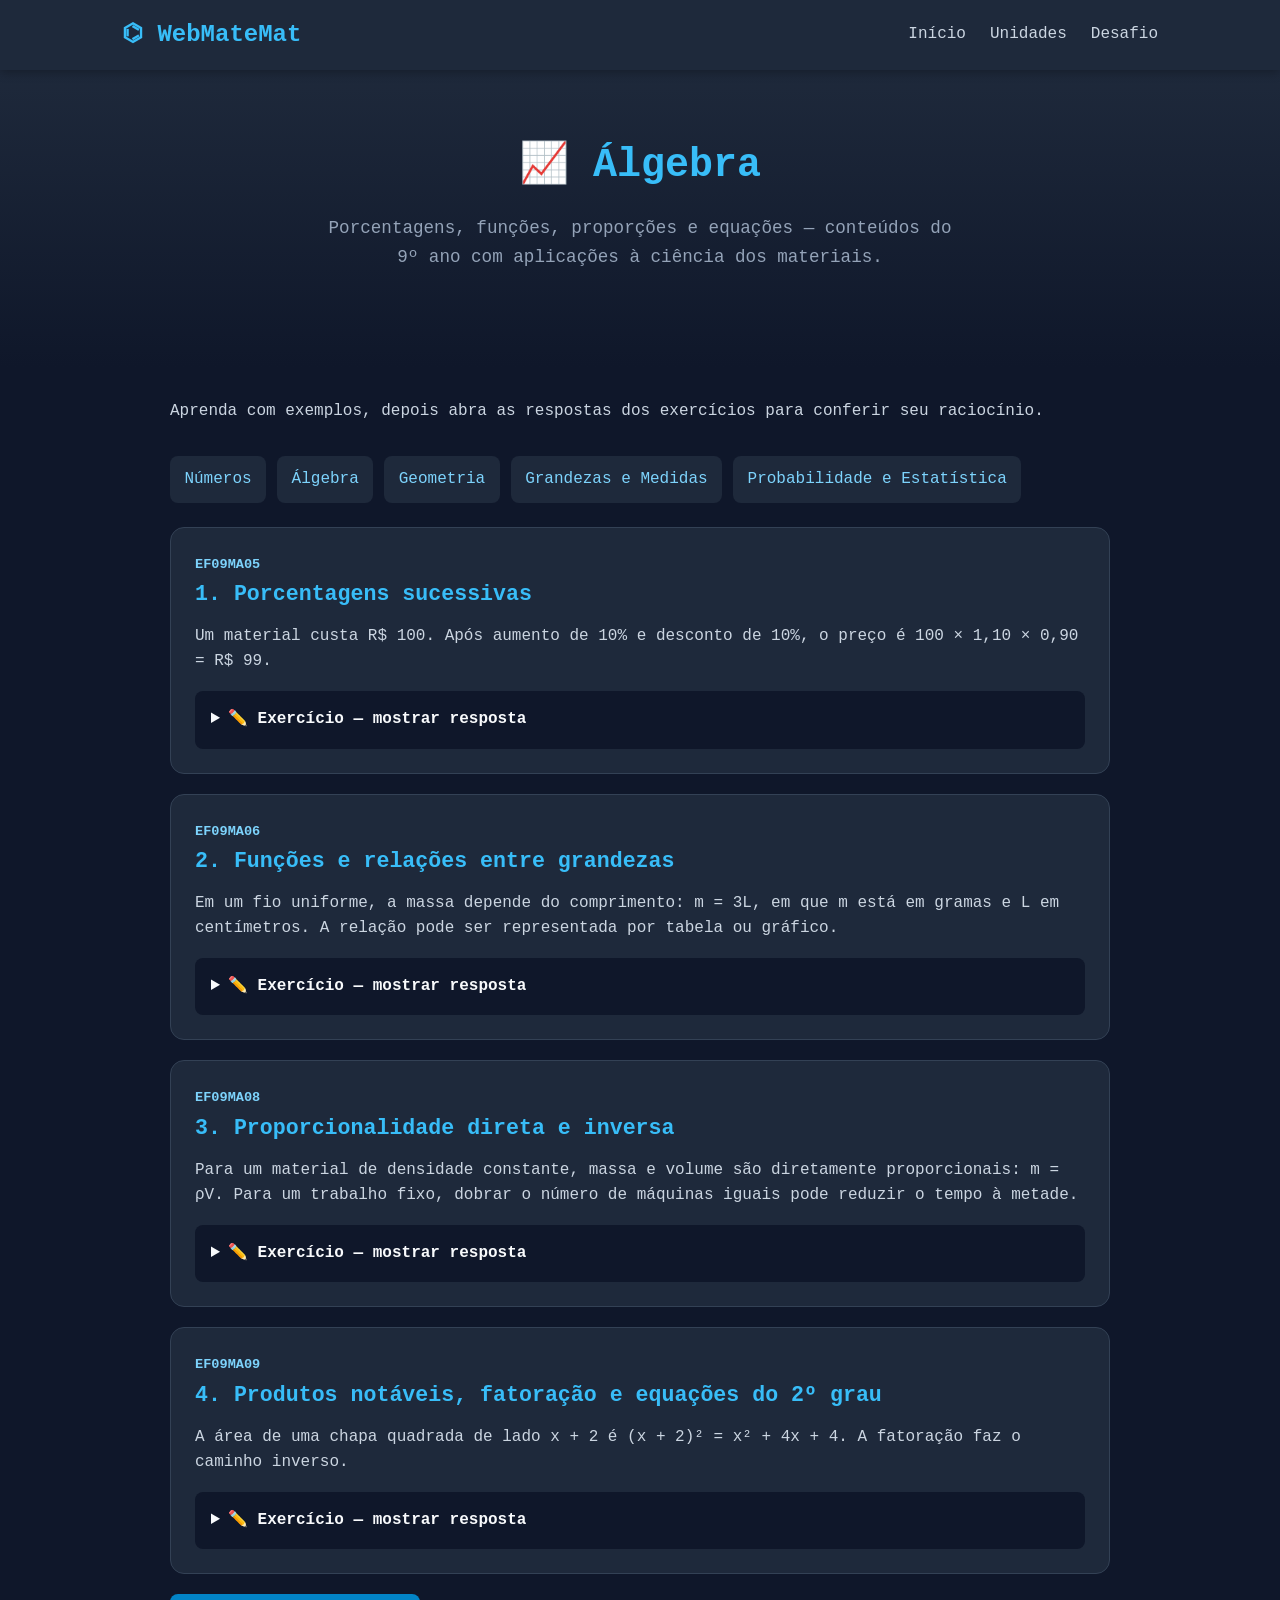
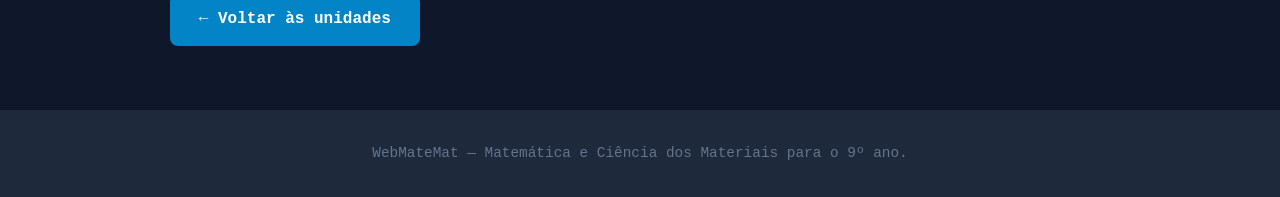
==== algebra.html @ 93ba0eac "Expandir WebMateMat 9º ano com unidades e layout responsivo" ====
<!doctype html><html lang="pt-BR"><head><meta charset="utf-8"><meta name="viewport" content="width=device-width,initial-scale=1"><meta name="description" content="Álgebra: matemática do 9º ano aplicada à ciência dos materiais."><title>Álgebra | WebMateMat</title><link rel="stylesheet" href="style.css"></head><body><header><nav class="navbar"><div class="logo">⌬ WebMateMat</div><ul class="nav-links"><li><a href="index.html">Início</a></li><li><a href="index.html#topicos">Unidades</a></li><li><a href="index.html#desafio">Desafio</a></li></ul></nav></header><section class="hero"><h1>📈 Álgebra</h1><p>Porcentagens, funções, proporções e equações — conteúdos do 9º ano com aplicações à ciência dos materiais.</p></section><main class="lesson-layout"><p class="intro-note">Aprenda com exemplos, depois abra as respostas dos exercícios para conferir seu raciocínio.</p><nav class="lesson-nav" aria-label="Unidades"><a href="numeros.html">Números</a><a href="algebra.html">Álgebra</a><a href="geometria.html">Geometria</a><a href="grandezas-medidas.html">Grandezas e Medidas</a><a href="probabilidade-estatistica.html">Probabilidade e Estatística</a></nav><article class="lesson"><span class="code">EF09MA05</span><h2>1. Porcentagens sucessivas</h2><p>Um material custa R$ 100. Após aumento de 10% e desconto de 10%, o preço é 100 × 1,10 × 0,90 = R$ 99.</p><details><summary>✏️ Exercício — mostrar resposta</summary><p>Um produto de R$ 200 recebe desconto de 20%. Qual é o novo preço?</p><p class="answer"><strong>Resposta:</strong> R$ 160.</p></details></article><article class="lesson"><span class="code">EF09MA06</span><h2>2. Funções e relações entre grandezas</h2><p>Em um fio uniforme, a massa depende do comprimento: m = 3L, em que m está em gramas e L em centímetros. A relação pode ser representada por tabela ou gráfico.</p><details><summary>✏️ Exercício — mostrar resposta</summary><p>Qual é a massa de 4 cm desse fio?</p><p class="answer"><strong>Resposta:</strong> 12 g.</p></details></article><article class="lesson"><span class="code">EF09MA08</span><h2>3. Proporcionalidade direta e inversa</h2><p>Para um material de densidade constante, massa e volume são diretamente proporcionais: m = ρV. Para um trabalho fixo, dobrar o número de máquinas iguais pode reduzir o tempo à metade.</p><details><summary>✏️ Exercício — mostrar resposta</summary><p>Se 2 cm³ de uma amostra têm massa de 6 g, qual é a massa de 5 cm³?</p><p class="answer"><strong>Resposta:</strong> 15 g.</p></details></article><article class="lesson"><span class="code">EF09MA09</span><h2>4. Produtos notáveis, fatoração e equações do 2º grau</h2><p>A área de uma chapa quadrada de lado x + 2 é (x + 2)² = x² + 4x + 4. A fatoração faz o caminho inverso.</p><details><summary>✏️ Exercício — mostrar resposta</summary><p>Resolva x² − 9 = 0.</p><p class="answer"><strong>Resposta:</strong> x = 3 ou x = −3; para uma medida de comprimento, apenas 3 faz sentido.</p></details></article><a class="btn" href="index.html#topicos">← Voltar às unidades</a></main><footer><p>WebMateMat — Matemática e Ciência dos Materiais para o 9º ano.</p></footer></body></html>
---- style.css ----
/* Estilos Gerais */
* {
  margin: 0;
  padding: 0;
  box-sizing: border-box;
  font-family: 'Fira Code', 'Courier New', Courier, monospace;
}

body {
  background-color: #0f172a;
  color: #f8fafc;
  line-height: 1.6;
}

/* Barra de Navegação */
header {
  background: #1e293b;
  position: sticky;
  top: 0;
  z-index: 100;
  box-shadow: 0 2px 10px rgba(0,0,0,0.3);
}

.navbar {
  display: flex;
  justify-content: space-between;
  align-items: center;
  max-width: 1100px;
  margin: 0 auto;
  padding: 1rem 2rem;
}

.logo {
  font-size: 1.5rem;
  font-weight: bold;
  color: #38bdf8;
}

.nav-links {
  list-style: none;
  display: flex;
  gap: 1.5rem;
}

.nav-links a {
  color: #cbd5e1;
  text-decoration: none;
  font-weight: 500;
  transition: color 0.3s;
}

.nav-links a:hover {
  color: #38bdf8;
}

/* Seção Hero */
.hero {
  text-align: center;
  padding: 5rem 1rem;
  background: linear-gradient(180deg, #1e293b 0%, #0f172a 100%);
}

.hero h1 {
  font-size: 2.5rem;
  margin-bottom: 1rem;
  color: #38bdf8;
}

.hero p {
  font-size: 1.1rem;
  color: #94a3b8;
  max-width: 650px;
  margin: 0 auto 2rem;
}

.btn {
  display: inline-block;
  background-color: #0284c7;
  color: #fff;
  padding: 0.8rem 1.8rem;
  border-radius: 8px;
  text-decoration: none;
  font-weight: bold;
  transition: background 0.3s;
}

.btn:hover {
  background-color: #0369a1;
}

/* Seção de Módulos / Blocos */
.topics-section {
  max-width: 1100px;
  margin: 4rem auto;
  padding: 0 1.5rem;
  text-align: center;
}

.topics-section h2 {
  font-size: 2rem;
  color: #f1f5f9;
}

.section-subtitle {
  color: #94a3b8;
  margin-bottom: 2.5rem;
}

.card-grid {
  display: grid;
  grid-template-columns: repeat(auto-fit, minmax(280px, 1fr));
  gap: 1.5rem;
}

.card-link {
  text-decoration: none;
  color: inherit;
  display: block;
}

.card {
  background: #1e293b;
  padding: 2rem;
  border-radius: 12px;
  border: 1px solid #334155;
  height: 100%;
  display: flex;
  flex-direction: column;
  justify-content: space-between;
  align-items: center;
  text-align: center;
  transition: transform 0.3s, border-color 0.3s, box-shadow 0.3s;
}

.card:hover {
  transform: translateY(-6px);
  border-color: #38bdf8;
  box-shadow: 0 10px 20px rgba(56, 189, 248, 0.1);
}

.card-icon {
  font-size: 2.5rem;
  margin-bottom: 1rem;
}

.card h3 {
  margin-bottom: 0.5rem;
  color: #f1f5f9;
}

.card p {
  color: #94a3b8;
  font-size: 0.95rem;
  margin-bottom: 1.5rem;
}

.card-btn {
  font-size: 0.9rem;
  font-weight: bold;
  color: #38bdf8;
}

/* Seção do Desafio */
.quiz-section {
  max-width: 650px;
  margin: 4rem auto;
  padding: 0 1.5rem;
  text-align: center;
}

.quiz-section h2 {
  color: #38bdf8;
  margin-bottom: 1.5rem;
}

.quiz-box {
  background: #1e293b;
  padding: 2rem;
  border-radius: 12px;
  border: 1px solid #334155;
}

#question {
  font-size: 1.1rem;
  margin-bottom: 1.5rem;
}

.options button {
  display: block;
  width: 100%;
  padding: 0.8rem;
  margin: 0.5rem 0;
  background: #334155;
  color: white;
  border: none;
  border-radius: 6px;
  cursor: pointer;
  font-size: 1rem;
  transition: background 0.2s;
}

.options button:hover {
  background: #0284c7;
}

#result {
  margin-top: 1rem;
  font-weight: bold;
}

/* Rodapé */
footer {
  text-align: center;
  padding: 2rem;
  background: #1e293b;
  color: #64748b;
  font-size: 0.9rem;
  margin-top: 4rem;
}

/* Navegação e conteúdos responsivos */
html{scroll-behavior:smooth}body{overflow-wrap:anywhere}.navbar{gap:1rem}.nav-links{flex-wrap:wrap;justify-content:center}.card-link:focus-visible,.btn:focus-visible,button:focus-visible{outline:3px solid #7dd3fc;outline-offset:4px}.lesson-layout{max-width:980px;margin:2rem auto;padding:0 1.25rem}.lesson{background:#1e293b;border:1px solid #334155;border-radius:14px;padding:1.5rem;margin:1.25rem 0}.lesson h2{color:#38bdf8;margin-bottom:.75rem;font-size:1.35rem}.lesson p{color:#cbd5e1;margin:.7rem 0}.lesson .code{color:#7dd3fc;font-weight:bold;font-size:.85rem}.lesson details{background:#0f172a;border-radius:8px;padding:1rem;margin-top:1rem}.lesson summary{cursor:pointer;color:#f8fafc;font-weight:bold}.lesson .answer{color:#86efac}.lesson-nav{display:flex;gap:.7rem;flex-wrap:wrap;margin:1.5rem 0}.lesson-nav a{color:#7dd3fc;text-decoration:none;background:#1e293b;border-radius:8px;padding:.65rem .9rem}.intro-note{color:#cbd5e1;margin:1rem 0 2rem}.hero{padding:4rem 1.25rem}.card-grid{grid-template-columns:repeat(auto-fit,minmax(min(100%,260px),1fr))}@media(max-width:650px){.navbar{padding:1rem;flex-direction:column;text-align:center}.logo{font-size:1.2rem}.nav-links{gap:.65rem;font-size:.88rem}.hero{padding:2.5rem 1rem}.hero h1{font-size:clamp(1.65rem,7vw,2.4rem)}.topics-section{margin:2rem auto;padding:0 1rem}.topics-section h2{font-size:1.6rem}.card{padding:1.35rem}.quiz-box{padding:1.2rem}.lesson{padding:1.1rem}.lesson-layout{padding:0 1rem}.lesson-nav a{flex:1 1 auto;text-align:center}}@media(prefers-reduced-motion:reduce){html{scroll-behavior:auto}.card{transition:none}}
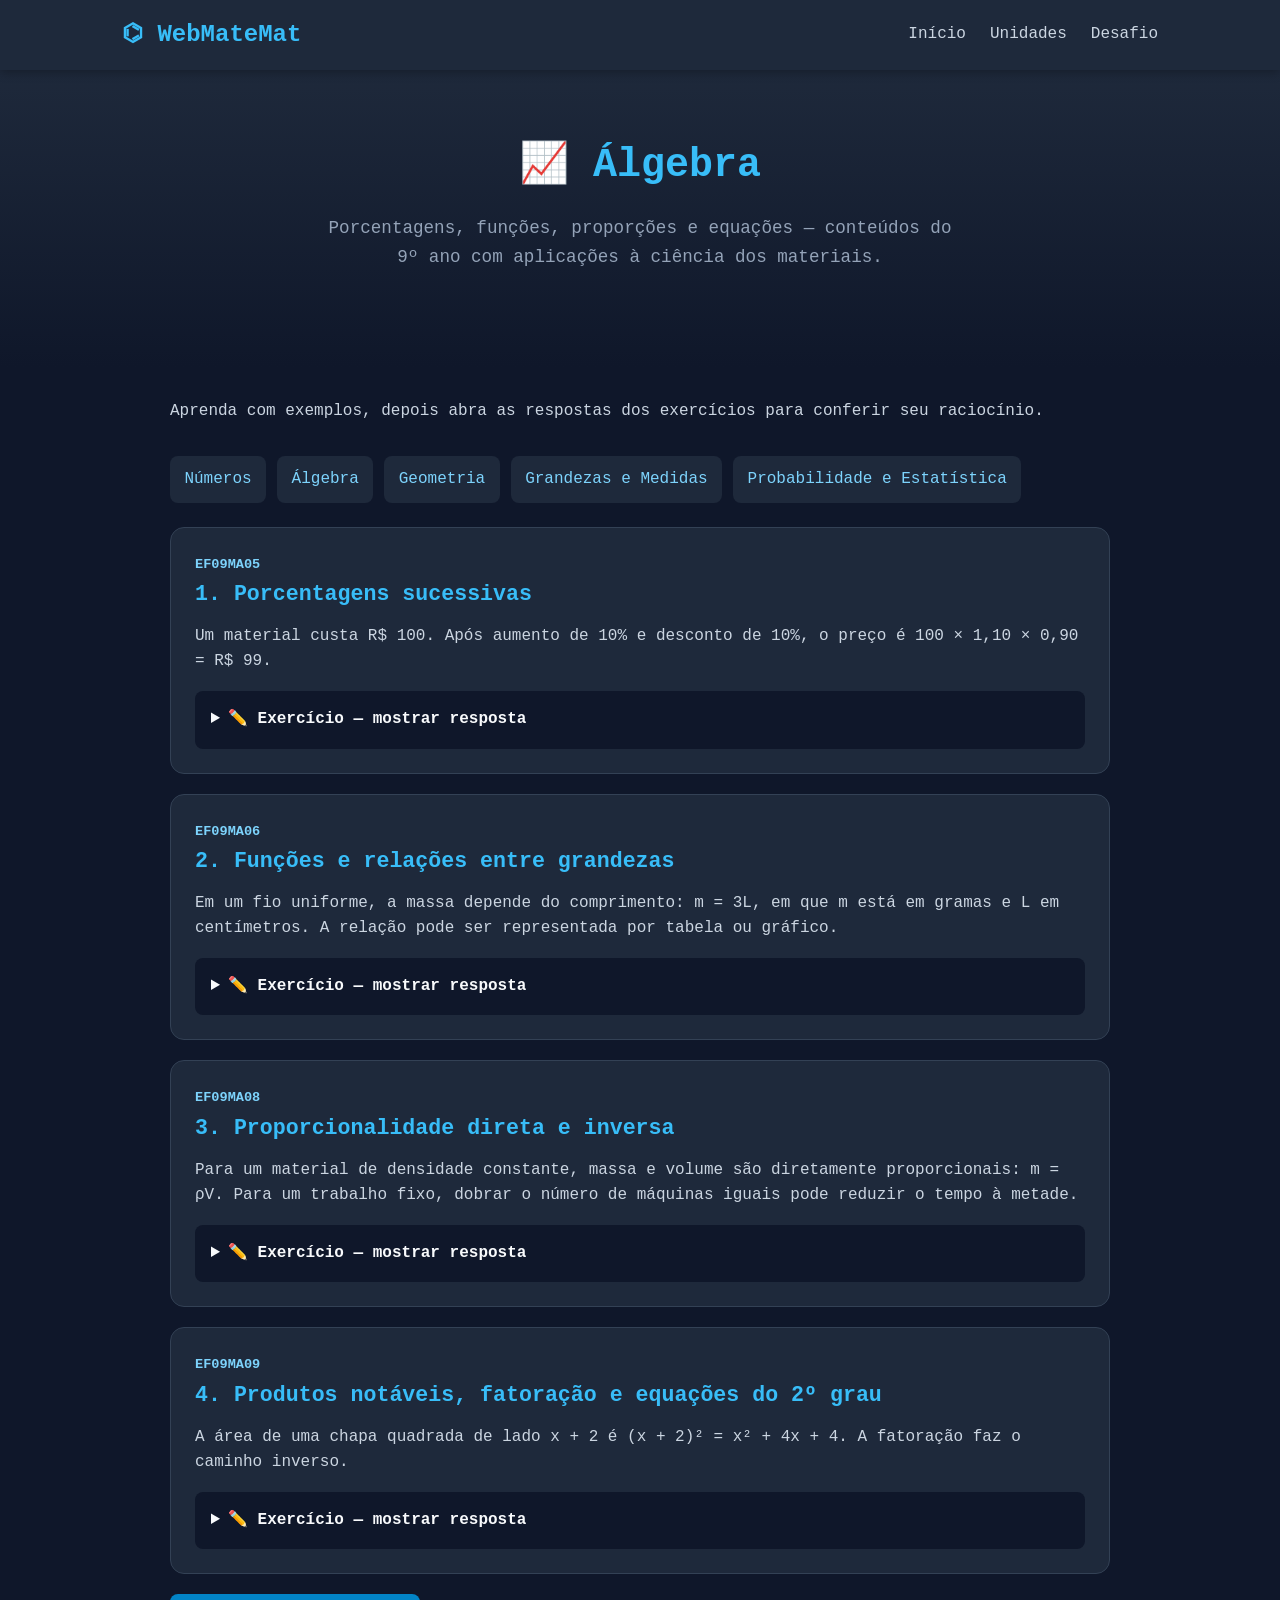
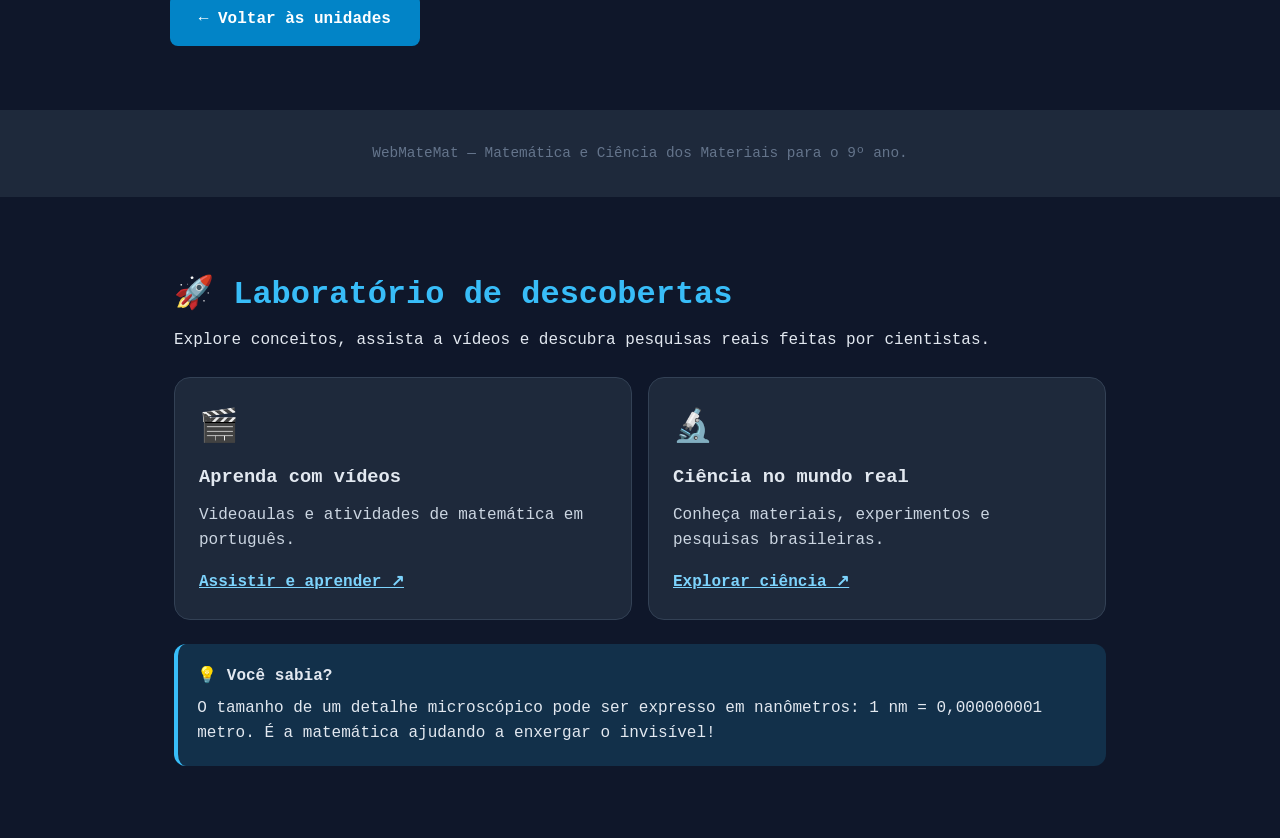
==== commit e2819c21: "Adicionar recursos educativos, links confiáveis e animações leves" ====
--- a/algebra.html
+++ b/algebra.html
@@ -1 +1,2 @@
-<!doctype html><html lang="pt-BR"><head><meta charset="utf-8"><meta name="viewport" content="width=device-width,initial-scale=1"><meta name="description" content="Álgebra: matemática do 9º ano aplicada à ciência dos materiais."><title>Álgebra | WebMateMat</title><link rel="stylesheet" href="style.css"></head><body><header><nav class="navbar"><div class="logo">⌬ WebMateMat</div><ul class="nav-links"><li><a href="index.html">Início</a></li><li><a href="index.html#topicos">Unidades</a></li><li><a href="index.html#desafio">Desafio</a></li></ul></nav></header><section class="hero"><h1>📈 Álgebra</h1><p>Porcentagens, funções, proporções e equações — conteúdos do 9º ano com aplicações à ciência dos materiais.</p></section><main class="lesson-layout"><p class="intro-note">Aprenda com exemplos, depois abra as respostas dos exercícios para conferir seu raciocínio.</p><nav class="lesson-nav" aria-label="Unidades"><a href="numeros.html">Números</a><a href="algebra.html">Álgebra</a><a href="geometria.html">Geometria</a><a href="grandezas-medidas.html">Grandezas e Medidas</a><a href="probabilidade-estatistica.html">Probabilidade e Estatística</a></nav><article class="lesson"><span class="code">EF09MA05</span><h2>1. Porcentagens sucessivas</h2><p>Um material custa R$ 100. Após aumento de 10% e desconto de 10%, o preço é 100 × 1,10 × 0,90 = R$ 99.</p><details><summary>✏️ Exercício — mostrar resposta</summary><p>Um produto de R$ 200 recebe desconto de 20%. Qual é o novo preço?</p><p class="answer"><strong>Resposta:</strong> R$ 160.</p></details></article><article class="lesson"><span class="code">EF09MA06</span><h2>2. Funções e relações entre grandezas</h2><p>Em um fio uniforme, a massa depende do comprimento: m = 3L, em que m está em gramas e L em centímetros. A relação pode ser representada por tabela ou gráfico.</p><details><summary>✏️ Exercício — mostrar resposta</summary><p>Qual é a massa de 4 cm desse fio?</p><p class="answer"><strong>Resposta:</strong> 12 g.</p></details></article><article class="lesson"><span class="code">EF09MA08</span><h2>3. Proporcionalidade direta e inversa</h2><p>Para um material de densidade constante, massa e volume são diretamente proporcionais: m = ρV. Para um trabalho fixo, dobrar o número de máquinas iguais pode reduzir o tempo à metade.</p><details><summary>✏️ Exercício — mostrar resposta</summary><p>Se 2 cm³ de uma amostra têm massa de 6 g, qual é a massa de 5 cm³?</p><p class="answer"><strong>Resposta:</strong> 15 g.</p></details></article><article class="lesson"><span class="code">EF09MA09</span><h2>4. Produtos notáveis, fatoração e equações do 2º grau</h2><p>A área de uma chapa quadrada de lado x + 2 é (x + 2)² = x² + 4x + 4. A fatoração faz o caminho inverso.</p><details><summary>✏️ Exercício — mostrar resposta</summary><p>Resolva x² − 9 = 0.</p><p class="answer"><strong>Resposta:</strong> x = 3 ou x = −3; para uma medida de comprimento, apenas 3 faz sentido.</p></details></article><a class="btn" href="index.html#topicos">← Voltar às unidades</a></main><footer><p>WebMateMat — Matemática e Ciência dos Materiais para o 9º ano.</p></footer></body></html>+<!doctype html><html lang="pt-BR"><head><meta charset="utf-8"><meta name="viewport" content="width=device-width,initial-scale=1"><meta name="description" content="Álgebra: matemática do 9º ano aplicada à ciência dos materiais."><title>Álgebra | WebMateMat</title><link rel="stylesheet" href="style.css"></head><body><header><nav class="navbar"><div class="logo">⌬ WebMateMat</div><ul class="nav-links"><li><a href="index.html">Início</a></li><li><a href="index.html#topicos">Unidades</a></li><li><a href="index.html#desafio">Desafio</a></li></ul></nav></header><section class="hero"><h1>📈 Álgebra</h1><p>Porcentagens, funções, proporções e equações — conteúdos do 9º ano com aplicações à ciência dos materiais.</p></section><main class="lesson-layout"><p class="intro-note">Aprenda com exemplos, depois abra as respostas dos exercícios para conferir seu raciocínio.</p><nav class="lesson-nav" aria-label="Unidades"><a href="numeros.html">Números</a><a href="algebra.html">Álgebra</a><a href="geometria.html">Geometria</a><a href="grandezas-medidas.html">Grandezas e Medidas</a><a href="probabilidade-estatistica.html">Probabilidade e Estatística</a></nav><article class="lesson"><span class="code">EF09MA05</span><h2>1. Porcentagens sucessivas</h2><p>Um material custa R$ 100. Após aumento de 10% e desconto de 10%, o preço é 100 × 1,10 × 0,90 = R$ 99.</p><details><summary>✏️ Exercício — mostrar resposta</summary><p>Um produto de R$ 200 recebe desconto de 20%. Qual é o novo preço?</p><p class="answer"><strong>Resposta:</strong> R$ 160.</p></details></article><article class="lesson"><span class="code">EF09MA06</span><h2>2. Funções e relações entre grandezas</h2><p>Em um fio uniforme, a massa depende do comprimento: m = 3L, em que m está em gramas e L em centímetros. A relação pode ser representada por tabela ou gráfico.</p><details><summary>✏️ Exercício — mostrar resposta</summary><p>Qual é a massa de 4 cm desse fio?</p><p class="answer"><strong>Resposta:</strong> 12 g.</p></details></article><article class="lesson"><span class="code">EF09MA08</span><h2>3. Proporcionalidade direta e inversa</h2><p>Para um material de densidade constante, massa e volume são diretamente proporcionais: m = ρV. Para um trabalho fixo, dobrar o número de máquinas iguais pode reduzir o tempo à metade.</p><details><summary>✏️ Exercício — mostrar resposta</summary><p>Se 2 cm³ de uma amostra têm massa de 6 g, qual é a massa de 5 cm³?</p><p class="answer"><strong>Resposta:</strong> 15 g.</p></details></article><article class="lesson"><span class="code">EF09MA09</span><h2>4. Produtos notáveis, fatoração e equações do 2º grau</h2><p>A área de uma chapa quadrada de lado x + 2 é (x + 2)² = x² + 4x + 4. A fatoração faz o caminho inverso.</p><details><summary>✏️ Exercício — mostrar resposta</summary><p>Resolva x² − 9 = 0.</p><p class="answer"><strong>Resposta:</strong> x = 3 ou x = −3; para uma medida de comprimento, apenas 3 faz sentido.</p></details></article><a class="btn" href="index.html#topicos">← Voltar às unidades</a></main><footer><p>WebMateMat — Matemática e Ciência dos Materiais para o 9º ano.</p></footer><section class="extras" aria-label="Explore mais"><h2>🚀 Laboratório de descobertas</h2><p>Explore conceitos, assista a vídeos e descubra pesquisas reais feitas por cientistas.</p><div class="extras-grid"><article class="extra-card"><span>🎬</span><h3>Aprenda com vídeos</h3><p>Videoaulas e atividades de matemática em português.</p><a href="https://pt.khanacademy.org/math/pt-9-ano" target="_blank" rel="noopener noreferrer">Assistir e aprender ↗</a></article><article class="extra-card"><span>🔬</span><h3>Ciência no mundo real</h3><p>Conheça materiais, experimentos e pesquisas brasileiras.</p><a href="https://agencia.fapesp.br/estudo-desenvolve-nova-rota-para-criar-materiais-semicondutores-e-metalicos-com-laser-ultrarrapido/57308" target="_blank" rel="noopener noreferrer">Explorar ciência ↗</a></article></div><div class="curiosity"><strong>💡 Você sabia?</strong><p>O tamanho de um detalhe microscópico pode ser expresso em nanômetros: 1 nm = 0,000000001 metro. É a matemática ajudando a enxergar o invisível!</p></div></section>
+</body></html>
--- a/style.css
+++ b/style.css
@@ -220,3 +220,6 @@
 
 /* Navegação e conteúdos responsivos */
 html{scroll-behavior:smooth}body{overflow-wrap:anywhere}.navbar{gap:1rem}.nav-links{flex-wrap:wrap;justify-content:center}.card-link:focus-visible,.btn:focus-visible,button:focus-visible{outline:3px solid #7dd3fc;outline-offset:4px}.lesson-layout{max-width:980px;margin:2rem auto;padding:0 1.25rem}.lesson{background:#1e293b;border:1px solid #334155;border-radius:14px;padding:1.5rem;margin:1.25rem 0}.lesson h2{color:#38bdf8;margin-bottom:.75rem;font-size:1.35rem}.lesson p{color:#cbd5e1;margin:.7rem 0}.lesson .code{color:#7dd3fc;font-weight:bold;font-size:.85rem}.lesson details{background:#0f172a;border-radius:8px;padding:1rem;margin-top:1rem}.lesson summary{cursor:pointer;color:#f8fafc;font-weight:bold}.lesson .answer{color:#86efac}.lesson-nav{display:flex;gap:.7rem;flex-wrap:wrap;margin:1.5rem 0}.lesson-nav a{color:#7dd3fc;text-decoration:none;background:#1e293b;border-radius:8px;padding:.65rem .9rem}.intro-note{color:#cbd5e1;margin:1rem 0 2rem}.hero{padding:4rem 1.25rem}.card-grid{grid-template-columns:repeat(auto-fit,minmax(min(100%,260px),1fr))}@media(max-width:650px){.navbar{padding:1rem;flex-direction:column;text-align:center}.logo{font-size:1.2rem}.nav-links{gap:.65rem;font-size:.88rem}.hero{padding:2.5rem 1rem}.hero h1{font-size:clamp(1.65rem,7vw,2.4rem)}.topics-section{margin:2rem auto;padding:0 1rem}.topics-section h2{font-size:1.6rem}.card{padding:1.35rem}.quiz-box{padding:1.2rem}.lesson{padding:1.1rem}.lesson-layout{padding:0 1rem}.lesson-nav a{flex:1 1 auto;text-align:center}}@media(prefers-reduced-motion:reduce){html{scroll-behavior:auto}.card{transition:none}}
+
+/* Experiência didática leve: sem bibliotecas externas */
+.extras{max-width:980px;margin:3rem auto;padding:1.5rem;color:#e2e8f0}.extras h2{color:#38bdf8;font-size:clamp(1.4rem,4vw,2rem);margin-bottom:.5rem}.extras>p{margin-bottom:1.5rem}.extras-grid{display:grid;grid-template-columns:repeat(auto-fit,minmax(min(100%,260px),1fr));gap:1rem}.extra-card{padding:1.5rem;border:1px solid #334155;border-radius:16px;background:#1e293b;transition:transform .2s,border-color .2s}.extra-card:hover{transform:translateY(-4px);border-color:#38bdf8}.extra-card span{font-size:2rem}.extra-card h3{margin:.6rem 0}.extra-card p{color:#cbd5e1;margin-bottom:1rem}.extra-card a{color:#7dd3fc;font-weight:bold}.curiosity{margin-top:1.5rem;padding:1.2rem;background:#12304a;border-left:4px solid #38bdf8;border-radius:12px}.curiosity p{margin-top:.4rem}.lesson details[open]{border:1px solid #38bdf8}.lesson summary:hover{color:#7dd3fc}@keyframes enter-soft{from{opacity:0;transform:translateY(12px)}to{opacity:1;transform:translateY(0)}}@media(prefers-reduced-motion:no-preference){.card,.lesson,.extra-card{animation:enter-soft .45s ease both}.card:nth-child(2n){animation-delay:.07s}.card:nth-child(3n){animation-delay:.12s}}@media(max-width:650px){.extras{padding:1rem;margin:2rem auto}.extra-card{padding:1.2rem}}@media(prefers-reduced-motion:reduce){.card,.lesson,.extra-card{animation:none;transition:none}}
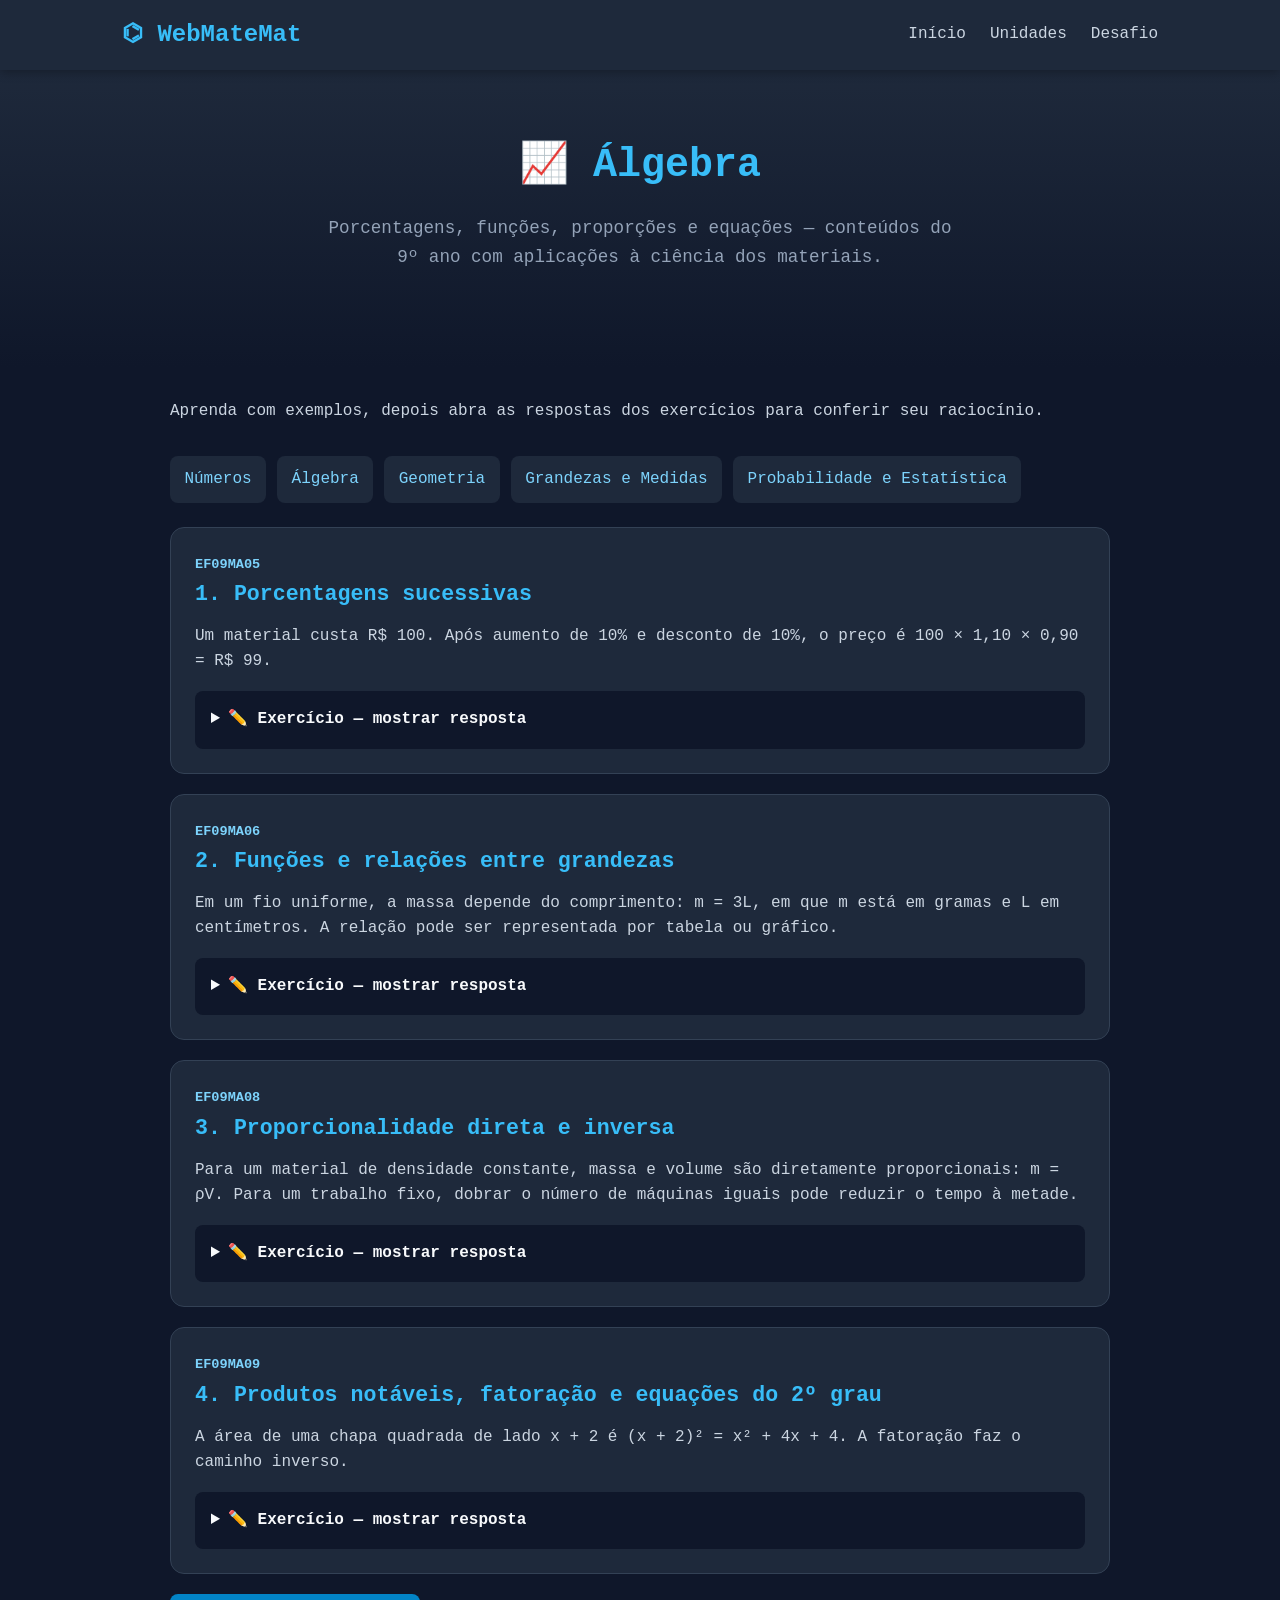
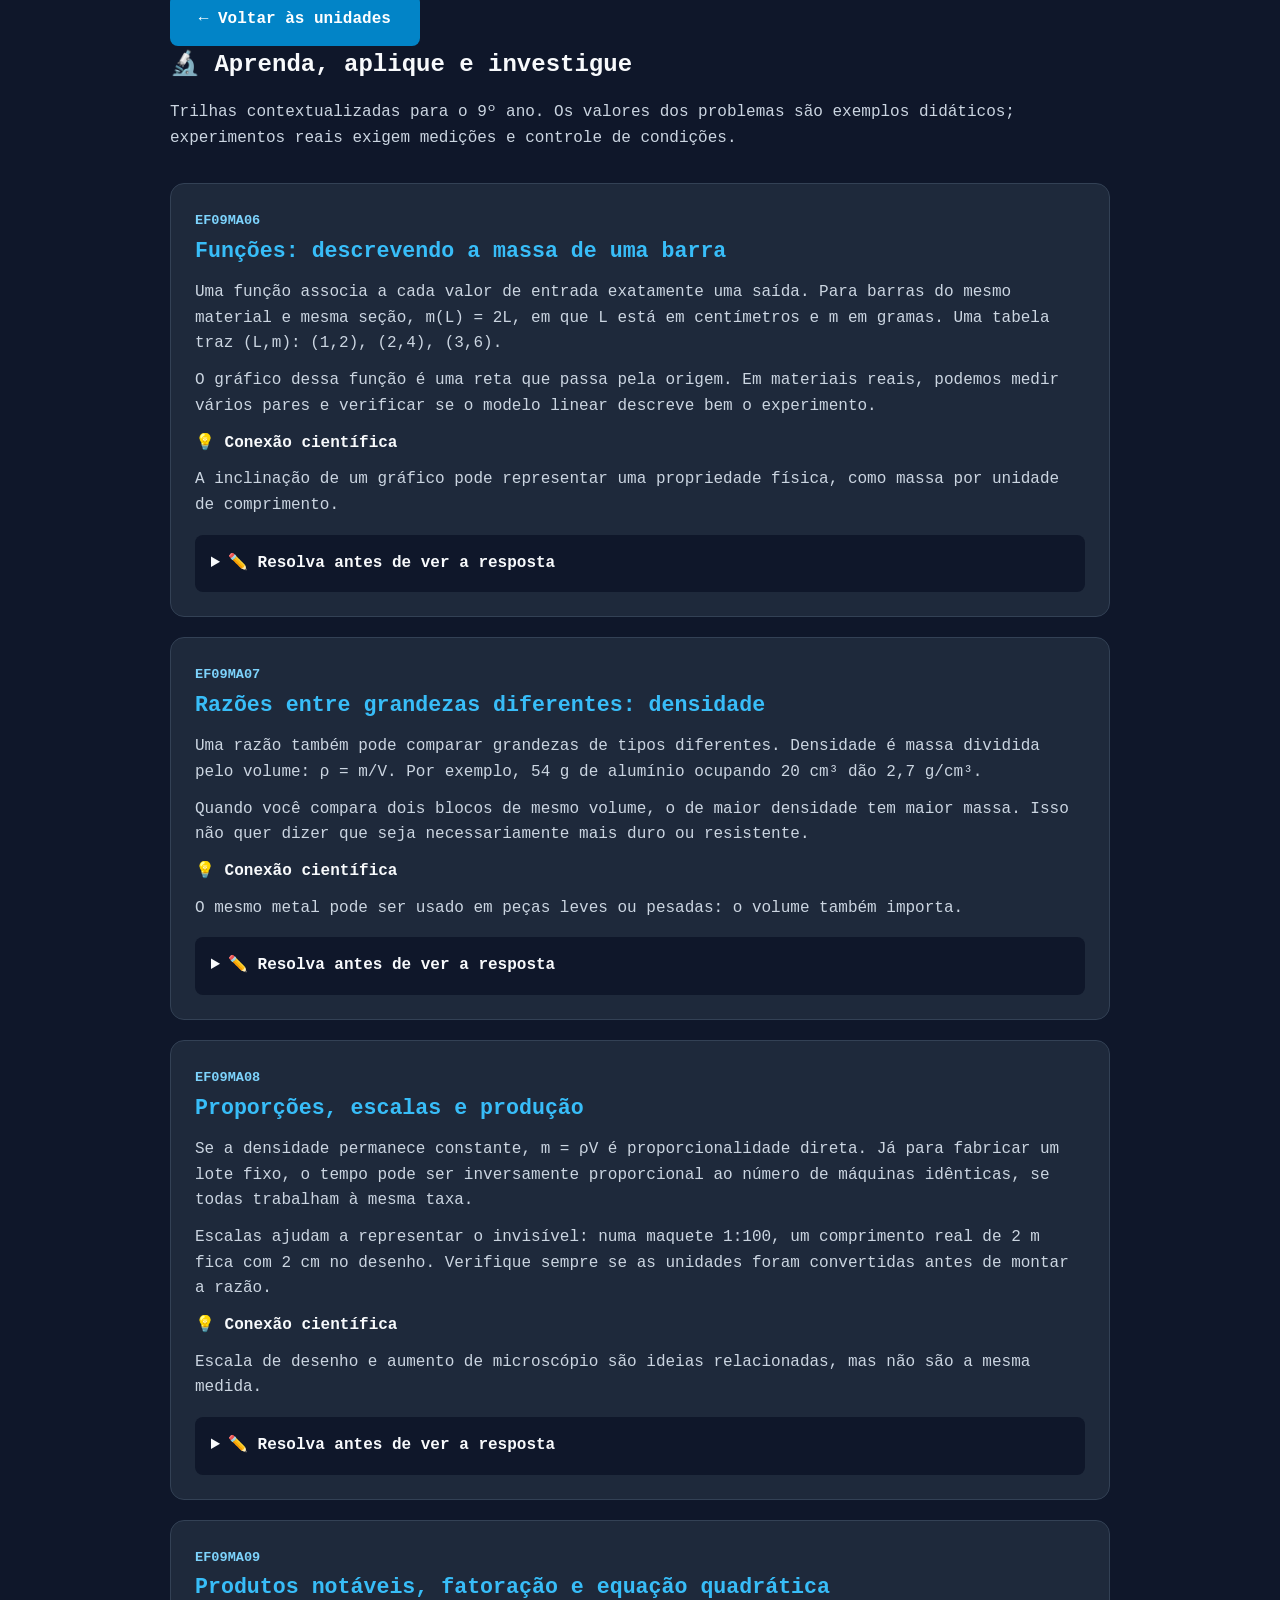
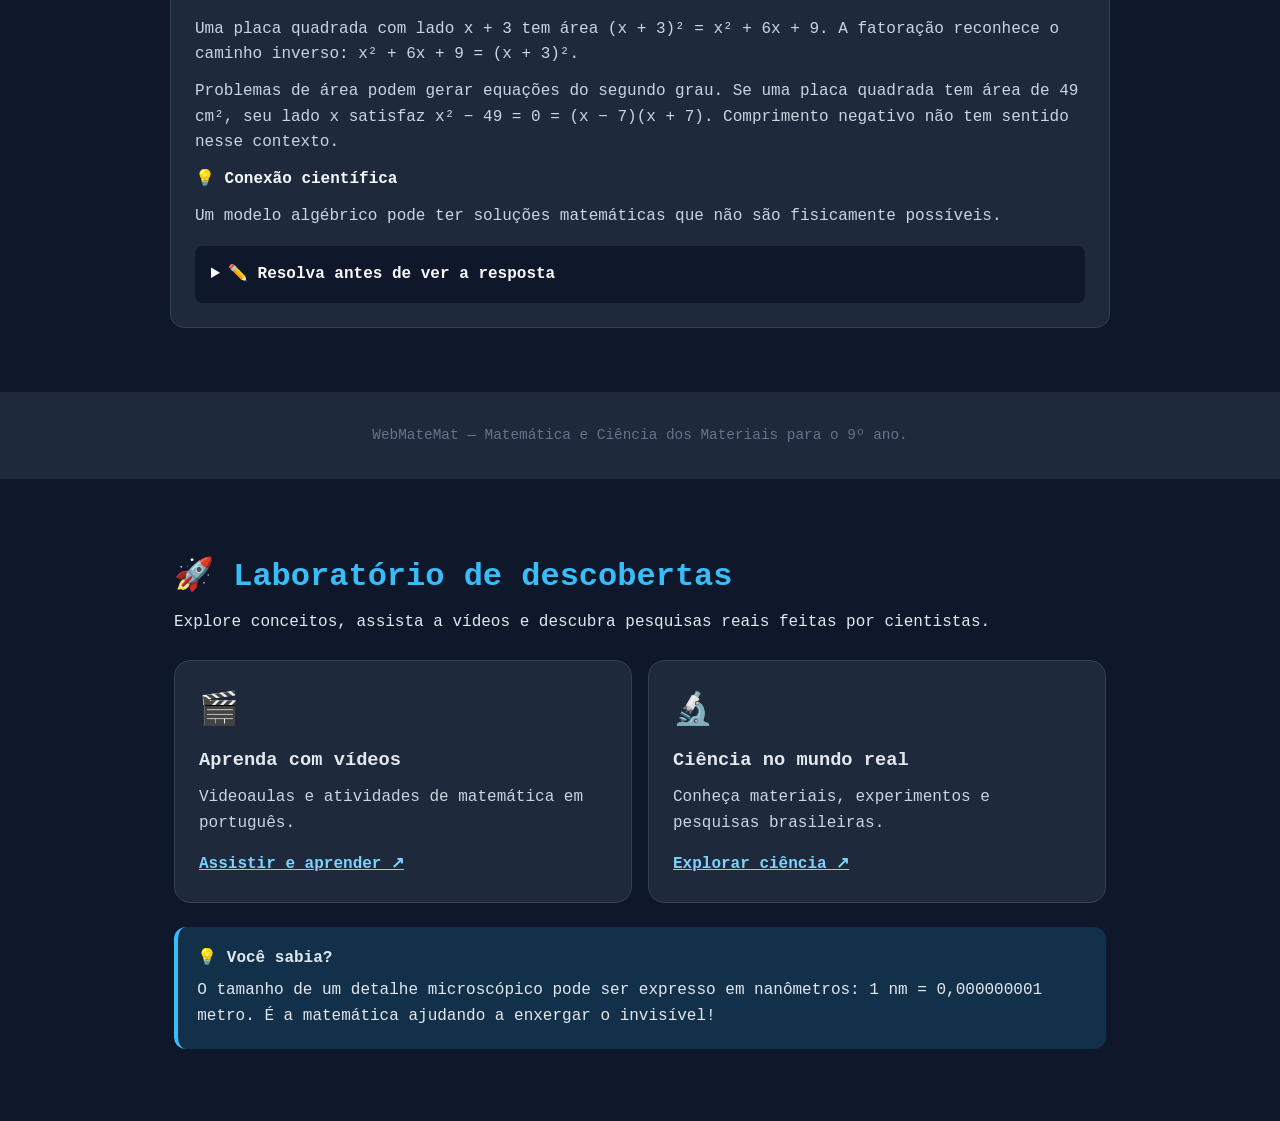
==== commit 43fc4ab2: "Amplia algebra.html com aulas e atividades de matemática e materiais" ====
--- a/algebra.html
+++ b/algebra.html
@@ -1,2 +1,3 @@
-<!doctype html><html lang="pt-BR"><head><meta charset="utf-8"><meta name="viewport" content="width=device-width,initial-scale=1"><meta name="description" content="Álgebra: matemática do 9º ano aplicada à ciência dos materiais."><title>Álgebra | WebMateMat</title><link rel="stylesheet" href="style.css"></head><body><header><nav class="navbar"><div class="logo">⌬ WebMateMat</div><ul class="nav-links"><li><a href="index.html">Início</a></li><li><a href="index.html#topicos">Unidades</a></li><li><a href="index.html#desafio">Desafio</a></li></ul></nav></header><section class="hero"><h1>📈 Álgebra</h1><p>Porcentagens, funções, proporções e equações — conteúdos do 9º ano com aplicações à ciência dos materiais.</p></section><main class="lesson-layout"><p class="intro-note">Aprenda com exemplos, depois abra as respostas dos exercícios para conferir seu raciocínio.</p><nav class="lesson-nav" aria-label="Unidades"><a href="numeros.html">Números</a><a href="algebra.html">Álgebra</a><a href="geometria.html">Geometria</a><a href="grandezas-medidas.html">Grandezas e Medidas</a><a href="probabilidade-estatistica.html">Probabilidade e Estatística</a></nav><article class="lesson"><span class="code">EF09MA05</span><h2>1. Porcentagens sucessivas</h2><p>Um material custa R$ 100. Após aumento de 10% e desconto de 10%, o preço é 100 × 1,10 × 0,90 = R$ 99.</p><details><summary>✏️ Exercício — mostrar resposta</summary><p>Um produto de R$ 200 recebe desconto de 20%. Qual é o novo preço?</p><p class="answer"><strong>Resposta:</strong> R$ 160.</p></details></article><article class="lesson"><span class="code">EF09MA06</span><h2>2. Funções e relações entre grandezas</h2><p>Em um fio uniforme, a massa depende do comprimento: m = 3L, em que m está em gramas e L em centímetros. A relação pode ser representada por tabela ou gráfico.</p><details><summary>✏️ Exercício — mostrar resposta</summary><p>Qual é a massa de 4 cm desse fio?</p><p class="answer"><strong>Resposta:</strong> 12 g.</p></details></article><article class="lesson"><span class="code">EF09MA08</span><h2>3. Proporcionalidade direta e inversa</h2><p>Para um material de densidade constante, massa e volume são diretamente proporcionais: m = ρV. Para um trabalho fixo, dobrar o número de máquinas iguais pode reduzir o tempo à metade.</p><details><summary>✏️ Exercício — mostrar resposta</summary><p>Se 2 cm³ de uma amostra têm massa de 6 g, qual é a massa de 5 cm³?</p><p class="answer"><strong>Resposta:</strong> 15 g.</p></details></article><article class="lesson"><span class="code">EF09MA09</span><h2>4. Produtos notáveis, fatoração e equações do 2º grau</h2><p>A área de uma chapa quadrada de lado x + 2 é (x + 2)² = x² + 4x + 4. A fatoração faz o caminho inverso.</p><details><summary>✏️ Exercício — mostrar resposta</summary><p>Resolva x² − 9 = 0.</p><p class="answer"><strong>Resposta:</strong> x = 3 ou x = −3; para uma medida de comprimento, apenas 3 faz sentido.</p></details></article><a class="btn" href="index.html#topicos">← Voltar às unidades</a></main><footer><p>WebMateMat — Matemática e Ciência dos Materiais para o 9º ano.</p></footer><section class="extras" aria-label="Explore mais"><h2>🚀 Laboratório de descobertas</h2><p>Explore conceitos, assista a vídeos e descubra pesquisas reais feitas por cientistas.</p><div class="extras-grid"><article class="extra-card"><span>🎬</span><h3>Aprenda com vídeos</h3><p>Videoaulas e atividades de matemática em português.</p><a href="https://pt.khanacademy.org/math/pt-9-ano" target="_blank" rel="noopener noreferrer">Assistir e aprender ↗</a></article><article class="extra-card"><span>🔬</span><h3>Ciência no mundo real</h3><p>Conheça materiais, experimentos e pesquisas brasileiras.</p><a href="https://agencia.fapesp.br/estudo-desenvolve-nova-rota-para-criar-materiais-semicondutores-e-metalicos-com-laser-ultrarrapido/57308" target="_blank" rel="noopener noreferrer">Explorar ciência ↗</a></article></div><div class="curiosity"><strong>💡 Você sabia?</strong><p>O tamanho de um detalhe microscópico pode ser expresso em nanômetros: 1 nm = 0,000000001 metro. É a matemática ajudando a enxergar o invisível!</p></div></section>
+<!doctype html><html lang="pt-BR"><head><meta charset="utf-8"><meta name="viewport" content="width=device-width,initial-scale=1"><meta name="description" content="Álgebra: matemática do 9º ano aplicada à ciência dos materiais."><title>Álgebra | WebMateMat</title><link rel="stylesheet" href="style.css"></head><body><header><nav class="navbar"><div class="logo">⌬ WebMateMat</div><ul class="nav-links"><li><a href="index.html">Início</a></li><li><a href="index.html#topicos">Unidades</a></li><li><a href="index.html#desafio">Desafio</a></li></ul></nav></header><section class="hero"><h1>📈 Álgebra</h1><p>Porcentagens, funções, proporções e equações — conteúdos do 9º ano com aplicações à ciência dos materiais.</p></section><main class="lesson-layout"><p class="intro-note">Aprenda com exemplos, depois abra as respostas dos exercícios para conferir seu raciocínio.</p><nav class="lesson-nav" aria-label="Unidades"><a href="numeros.html">Números</a><a href="algebra.html">Álgebra</a><a href="geometria.html">Geometria</a><a href="grandezas-medidas.html">Grandezas e Medidas</a><a href="probabilidade-estatistica.html">Probabilidade e Estatística</a></nav><article class="lesson"><span class="code">EF09MA05</span><h2>1. Porcentagens sucessivas</h2><p>Um material custa R$ 100. Após aumento de 10% e desconto de 10%, o preço é 100 × 1,10 × 0,90 = R$ 99.</p><details><summary>✏️ Exercício — mostrar resposta</summary><p>Um produto de R$ 200 recebe desconto de 20%. Qual é o novo preço?</p><p class="answer"><strong>Resposta:</strong> R$ 160.</p></details></article><article class="lesson"><span class="code">EF09MA06</span><h2>2. Funções e relações entre grandezas</h2><p>Em um fio uniforme, a massa depende do comprimento: m = 3L, em que m está em gramas e L em centímetros. A relação pode ser representada por tabela ou gráfico.</p><details><summary>✏️ Exercício — mostrar resposta</summary><p>Qual é a massa de 4 cm desse fio?</p><p class="answer"><strong>Resposta:</strong> 12 g.</p></details></article><article class="lesson"><span class="code">EF09MA08</span><h2>3. Proporcionalidade direta e inversa</h2><p>Para um material de densidade constante, massa e volume são diretamente proporcionais: m = ρV. Para um trabalho fixo, dobrar o número de máquinas iguais pode reduzir o tempo à metade.</p><details><summary>✏️ Exercício — mostrar resposta</summary><p>Se 2 cm³ de uma amostra têm massa de 6 g, qual é a massa de 5 cm³?</p><p class="answer"><strong>Resposta:</strong> 15 g.</p></details></article><article class="lesson"><span class="code">EF09MA09</span><h2>4. Produtos notáveis, fatoração e equações do 2º grau</h2><p>A área de uma chapa quadrada de lado x + 2 é (x + 2)² = x² + 4x + 4. A fatoração faz o caminho inverso.</p><details><summary>✏️ Exercício — mostrar resposta</summary><p>Resolva x² − 9 = 0.</p><p class="answer"><strong>Resposta:</strong> x = 3 ou x = −3; para uma medida de comprimento, apenas 3 faz sentido.</p></details></article><a class="btn" href="index.html#topicos">← Voltar às unidades</a><section class="ampliacao-bncc" aria-label="Aprofundamento e atividades da BNCC"><h2>🔬 Aprenda, aplique e investigue</h2><p class="intro-note">Trilhas contextualizadas para o 9º ano. Os valores dos problemas são exemplos didáticos; experimentos reais exigem medições e controle de condições.</p><div class="bncc-module-grid"><article class="lesson bncc-module"><span class="code">EF09MA06</span><h2>Funções: descrevendo a massa de uma barra</h2><p>Uma função associa a cada valor de entrada exatamente uma saída. Para barras do mesmo material e mesma seção, m(L) = 2L, em que L está em centímetros e m em gramas. Uma tabela traz (L,m): (1,2), (2,4), (3,6).</p><p>O gráfico dessa função é uma reta que passa pela origem. Em materiais reais, podemos medir vários pares e verificar se o modelo linear descreve bem o experimento.</p><aside class="science-note"><strong>💡 Conexão científica</strong><p>A inclinação de um gráfico pode representar uma propriedade física, como massa por unidade de comprimento.</p></aside><details><summary>✏️ Resolva antes de ver a resposta</summary><p><strong>Desafio:</strong> Uma barra de 7 cm segue m(L) = 2L. Qual é sua massa? Se a massa é 18 g, qual o comprimento?</p><p class="answer"><strong>Resolução:</strong> 14 g; comprimento 9 cm.</p></details></article><article class="lesson bncc-module"><span class="code">EF09MA07</span><h2>Razões entre grandezas diferentes: densidade</h2><p>Uma razão também pode comparar grandezas de tipos diferentes. Densidade é massa dividida pelo volume: ρ = m/V. Por exemplo, 54 g de alumínio ocupando 20 cm³ dão 2,7 g/cm³.</p><p>Quando você compara dois blocos de mesmo volume, o de maior densidade tem maior massa. Isso não quer dizer que seja necessariamente mais duro ou resistente.</p><aside class="science-note"><strong>💡 Conexão científica</strong><p>O mesmo metal pode ser usado em peças leves ou pesadas: o volume também importa.</p></aside><details><summary>✏️ Resolva antes de ver a resposta</summary><p><strong>Desafio:</strong> Um bloco tem massa de 135 g e volume de 50 cm³. Calcule a densidade.</p><p class="answer"><strong>Resolução:</strong> ρ = 135/50 = 2,7 g/cm³.</p></details></article><article class="lesson bncc-module"><span class="code">EF09MA08</span><h2>Proporções, escalas e produção</h2><p>Se a densidade permanece constante, m = ρV é proporcionalidade direta. Já para fabricar um lote fixo, o tempo pode ser inversamente proporcional ao número de máquinas idênticas, se todas trabalham à mesma taxa.</p><p>Escalas ajudam a representar o invisível: numa maquete 1:100, um comprimento real de 2 m fica com 2 cm no desenho. Verifique sempre se as unidades foram convertidas antes de montar a razão.</p><aside class="science-note"><strong>💡 Conexão científica</strong><p>Escala de desenho e aumento de microscópio são ideias relacionadas, mas não são a mesma medida.</p></aside><details><summary>✏️ Resolva antes de ver a resposta</summary><p><strong>Desafio:</strong> Quatro máquinas fabricam um lote em 6 horas. Em condições ideais, quantas horas levariam 8 máquinas idênticas?</p><p class="answer"><strong>Resolução:</strong> 3 horas: dobrar o número de máquinas reduz o tempo pela metade, supondo produtividade constante.</p></details></article><article class="lesson bncc-module"><span class="code">EF09MA09</span><h2>Produtos notáveis, fatoração e equação quadrática</h2><p>Uma placa quadrada com lado x + 3 tem área (x + 3)² = x² + 6x + 9. A fatoração reconhece o caminho inverso: x² + 6x + 9 = (x + 3)².</p><p>Problemas de área podem gerar equações do segundo grau. Se uma placa quadrada tem área de 49 cm², seu lado x satisfaz x² − 49 = 0 = (x − 7)(x + 7). Comprimento negativo não tem sentido nesse contexto.</p><aside class="science-note"><strong>💡 Conexão científica</strong><p>Um modelo algébrico pode ter soluções matemáticas que não são fisicamente possíveis.</p></aside><details><summary>✏️ Resolva antes de ver a resposta</summary><p><strong>Desafio:</strong> Uma chapa retangular mede x e x + 2 centímetros. A área é 48 cm². Qual valor positivo de x?</p><p class="answer"><strong>Resolução:</strong> x(x + 2) = 48 → x² + 2x − 48 = (x + 8)(x − 6) = 0; x = 6 cm.</p></details></article></div></section>
+</main><footer><p>WebMateMat — Matemática e Ciência dos Materiais para o 9º ano.</p></footer><section class="extras" aria-label="Explore mais"><h2>🚀 Laboratório de descobertas</h2><p>Explore conceitos, assista a vídeos e descubra pesquisas reais feitas por cientistas.</p><div class="extras-grid"><article class="extra-card"><span>🎬</span><h3>Aprenda com vídeos</h3><p>Videoaulas e atividades de matemática em português.</p><a href="https://pt.khanacademy.org/math/pt-9-ano" target="_blank" rel="noopener noreferrer">Assistir e aprender ↗</a></article><article class="extra-card"><span>🔬</span><h3>Ciência no mundo real</h3><p>Conheça materiais, experimentos e pesquisas brasileiras.</p><a href="https://agencia.fapesp.br/estudo-desenvolve-nova-rota-para-criar-materiais-semicondutores-e-metalicos-com-laser-ultrarrapido/57308" target="_blank" rel="noopener noreferrer">Explorar ciência ↗</a></article></div><div class="curiosity"><strong>💡 Você sabia?</strong><p>O tamanho de um detalhe microscópico pode ser expresso em nanômetros: 1 nm = 0,000000001 metro. É a matemática ajudando a enxergar o invisível!</p></div></section>
 </body></html>
